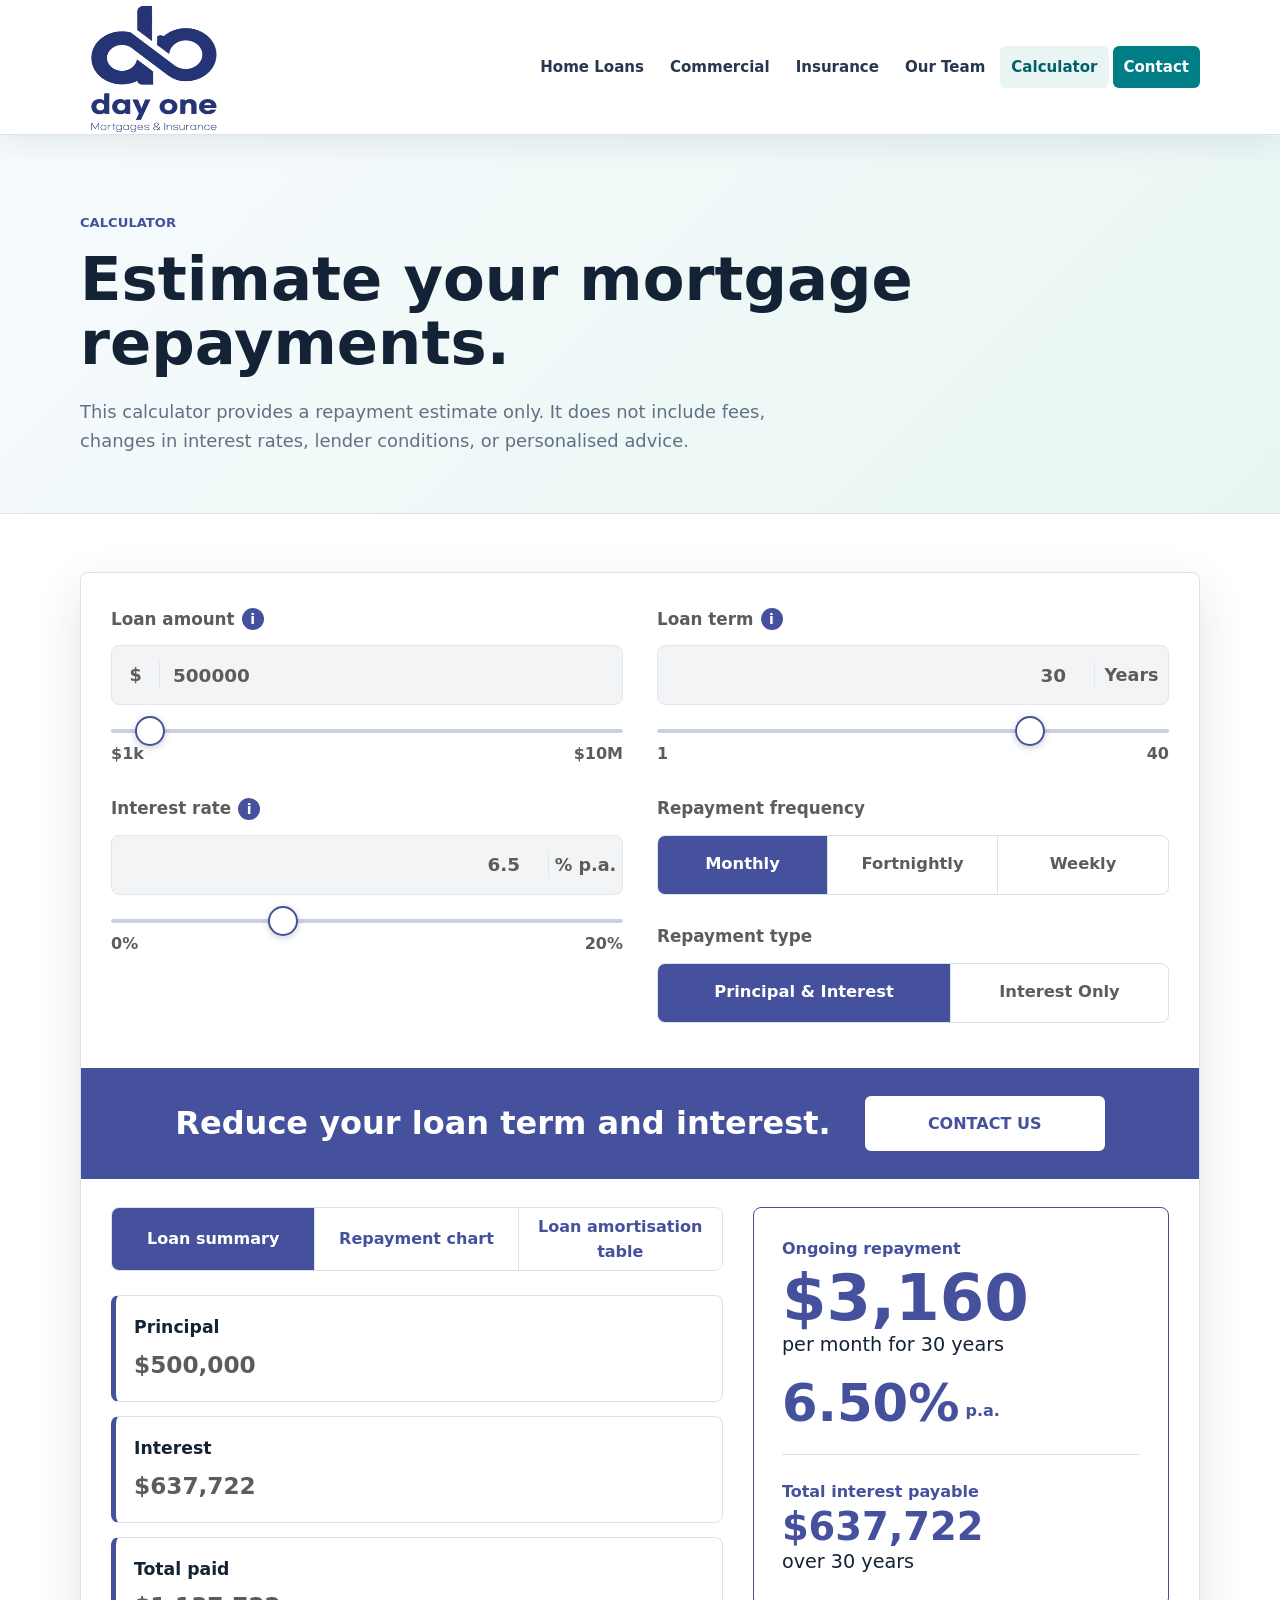
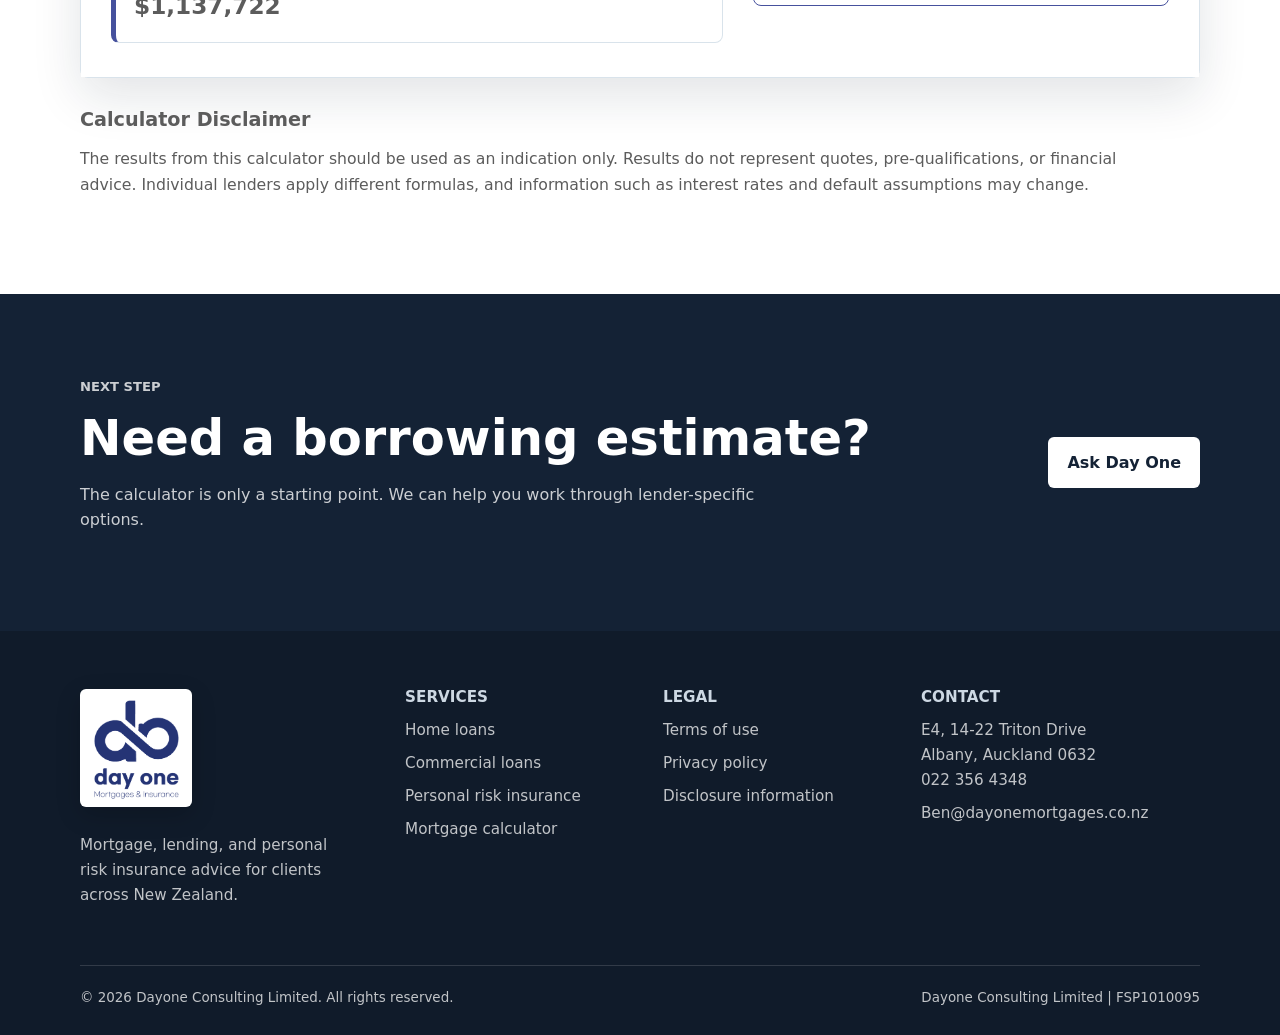
==== calculator.html @ 9247a884 "Rewrite the code" ====
<!doctype html>
<html lang="en">
<head>
    <meta charset="utf-8">
    <meta name="viewport" content="width=device-width, initial-scale=1">
    <title>Mortgage Calculator | Day One Mortgages &amp; Insurance</title>
    <meta name="description" content="Estimate weekly, fortnightly, or monthly mortgage repayments with the Day One mortgage calculator.">
    <link rel="canonical" href="https://www.dayonemortgages.co.nz/calculator.html">
    <meta property="og:title" content="Mortgage Calculator | Day One Mortgages &amp; Insurance">
    <meta property="og:description" content="Estimate mortgage repayments for guidance before speaking with an adviser.">
    <meta property="og:type" content="website">
    <meta property="og:url" content="https://www.dayonemortgages.co.nz/calculator.html">
    <meta property="og:image" content="https://www.dayonemortgages.co.nz/image/hero-advice.jpg">
    <meta name="twitter:card" content="summary_large_image">
    <link rel="icon" href="/favicon.png">
    <link rel="apple-touch-icon" href="/apple-touch-icon.png">
    <link rel="stylesheet" href="/assets/css/site.css">
</head>
<body>
    <a class="skip-link" href="#main">Skip to content</a>
    <div id="site-header"></div>

    <main id="main" class="calculator-page">
        <section class="page-hero">
            <div class="container">
                <p class="eyebrow">Calculator</p>
                <h1>Estimate your mortgage repayments.</h1>
                <p class="lead">This calculator provides a repayment estimate only. It does not include fees, changes in interest rates, lender conditions, or personalised advice.</p>
            </div>
        </section>

        <section class="section calculator-section">
            <div class="container">
                <form class="calculator-widget" data-calculator-form novalidate>
                    <div class="calculator-controls">
                        <div class="calc-control calc-control-wide">
                            <div class="calc-label-row">
                                <label for="loanAmount">Loan amount</label>
                                <button class="info-badge" type="button" aria-label="Loan amount information" data-tooltip="Enter the amount you expect to borrow, excluding deposit and any upfront costs.">i</button>
                            </div>
                            <div class="calc-input-group">
                                <span>$</span>
                                <input id="loanAmount" name="loanAmount" type="number" min="1000" max="10000000" step="any" value="500000" inputmode="decimal" required aria-describedby="loanAmountError" aria-invalid="false">
                            </div>
                            <input class="range-input" id="loanAmountRange" type="range" min="1000" max="10000000" step="1000" value="500000" data-range-for="loanAmount" aria-label="Loan amount slider">
                            <div class="range-scale"><span>$1k</span><span>$10M</span></div>
                            <p class="field-error" id="loanAmountError" data-field-error="loanAmount" hidden></p>
                        </div>

                        <div class="calc-control">
                            <div class="calc-label-row">
                                <label for="loanTerm">Loan term</label>
                                <button class="info-badge" type="button" aria-label="Loan term information" data-tooltip="Choose how many years the loan is paid over. A shorter term usually means higher repayments but less total interest.">i</button>
                            </div>
                            <div class="calc-input-group">
                                <input id="loanTerm" name="loanTerm" type="number" min="1" max="40" step="1" value="30" inputmode="numeric" required aria-describedby="loanTermError" aria-invalid="false">
                                <span>Years</span>
                            </div>
                            <input class="range-input" id="loanTermRange" type="range" min="1" max="40" step="1" value="30" data-range-for="loanTerm" aria-label="Loan term slider">
                            <div class="range-scale"><span>1</span><span>40</span></div>
                            <p class="field-error" id="loanTermError" data-field-error="loanTerm" hidden></p>
                        </div>

                        <div class="calc-control">
                            <div class="calc-label-row">
                                <label for="interestRate">Interest rate</label>
                                <button class="info-badge" type="button" aria-label="Interest rate information" data-tooltip="Use an annual interest rate. Even small rate changes can noticeably affect repayments and total interest.">i</button>
                            </div>
                            <div class="calc-input-group">
                                <input id="interestRate" name="interestRate" type="number" min="0" max="20" step="0.01" value="6.5" inputmode="decimal" required aria-describedby="interestRateError" aria-invalid="false">
                                <span>% p.a.</span>
                            </div>
                            <input class="range-input" id="interestRateRange" type="range" min="0" max="20" step="0.01" value="6.5" data-range-for="interestRate" aria-label="Interest rate slider">
                            <div class="range-scale"><span>0%</span><span>20%</span></div>
                            <p class="field-error" id="interestRateError" data-field-error="interestRate" hidden></p>
                        </div>

                        <div class="calc-control segmented-field">
                            <p class="segmented-label" id="repaymentFrequencyLabel">Repayment frequency</p>
                            <div class="segmented-control" role="radiogroup" aria-labelledby="repaymentFrequencyLabel">
                                <input id="freqMonthly" name="repaymentFrequency" type="radio" value="monthly" checked>
                                <label for="freqMonthly">Monthly</label>
                                <input id="freqFortnightly" name="repaymentFrequency" type="radio" value="fortnightly">
                                <label for="freqFortnightly">Fortnightly</label>
                                <input id="freqWeekly" name="repaymentFrequency" type="radio" value="weekly">
                                <label for="freqWeekly">Weekly</label>
                            </div>
                            <p class="field-error" id="repaymentFrequencyError" data-field-error="repaymentFrequency" hidden></p>

                            <p class="repayment-type-label" id="repaymentTypeLabel">Repayment type</p>
                            <div class="segmented-control two-option" role="radiogroup" aria-labelledby="repaymentTypeLabel">
                                <input id="typePrincipalInterest" name="repaymentType" type="radio" value="principalInterest" checked>
                                <label for="typePrincipalInterest">Principal &amp; Interest</label>
                                <input id="typeInterestOnly" name="repaymentType" type="radio" value="interestOnly">
                                <label for="typeInterestOnly">Interest Only</label>
                            </div>
                            <p class="field-error" id="repaymentTypeError" data-field-error="repaymentType" hidden></p>
                        </div>
                    </div>

                    <p class="form-status" data-calculator-status aria-live="polite"></p>

                    <div class="calculator-reduction">
                        <p>Reduce your loan term and interest.</p>
                        <a class="button secondary" href="/contact.html">Contact us</a>
                    </div>

                    <div class="calculator-output" data-calculator-result aria-live="polite">
                        <div class="calc-output-grid">
                            <div class="calc-main">
                                <div class="calc-tabs" role="tablist" aria-label="Calculator result views">
                                    <button class="calc-tab is-active" id="tab-summary" type="button" role="tab" aria-selected="true" aria-controls="panel-summary" data-calc-tab="summary">Loan summary</button>
                                    <button class="calc-tab" id="tab-chart" type="button" role="tab" aria-selected="false" aria-controls="panel-chart" data-calc-tab="chart">Repayment chart</button>
                                    <button class="calc-tab" id="tab-table" type="button" role="tab" aria-selected="false" aria-controls="panel-table" data-calc-tab="table">Loan amortisation table</button>
                                </div>

                                <section class="calc-panel is-active" id="panel-summary" role="tabpanel" aria-labelledby="tab-summary" data-calc-panel="summary">
                                    <div class="calc-breakdown">
                                        <span><b>Principal</b><output data-output-principal>$500,000</output></span>
                                        <span><b>Interest</b><output data-total-interest>$637,722</output></span>
                                        <span><b>Total paid</b><output data-total-paid>$1,137,722</output></span>
                                    </div>
                                </section>

                                <section class="calc-panel" id="panel-chart" role="tabpanel" aria-labelledby="tab-chart" data-calc-panel="chart" hidden>
                                    <div class="repayment-chart" data-repayment-chart></div>
                                    <div class="chart-legend">
                                        <span><i class="legend-principal"></i>Principal</span>
                                        <span><i class="legend-interest"></i>Interest</span>
                                    </div>
                                </section>

                                <section class="calc-panel" id="panel-table" role="tabpanel" aria-labelledby="tab-table" data-calc-panel="table" hidden>
                                    <div class="table-wrap">
                                        <table class="amortisation-table">
                                            <thead>
                                                <tr>
                                                    <th>Period</th>
                                                    <th>Payment</th>
                                                    <th>Interest</th>
                                                    <th>Balance</th>
                                                </tr>
                                            </thead>
                                            <tbody data-amortisation-table></tbody>
                                        </table>
                                    </div>
                                </section>
                            </div>

                            <aside class="calc-side" aria-label="Loan summary">
                                <div class="calc-result-card">
                                    <p>Ongoing repayment</p>
                                    <strong data-repayment-amount>$3,160</strong>
                                    <span data-repayment-caption>per month for 30 years</span>
                                    <div class="calc-rate"><output data-output-rate>6.50%</output><small>p.a.</small></div>
                                    <hr>
                                    <p>Total interest payable</p>
                                    <strong class="sub-result" data-total-interest-large>$637,722</strong>
                                    <span data-total-interest-caption>over 30 years</span>
                                </div>
                            </aside>
                        </div>
                    </div>
                </form>

                <div class="calculator-disclaimer">
                    <h2>Calculator Disclaimer</h2>
                    <p>The results from this calculator should be used as an indication only. Results do not represent quotes, pre-qualifications, or financial advice. Individual lenders apply different formulas, and information such as interest rates and default assumptions may change.</p>
                </div>
            </div>
        </section>

        <section class="section cta-band">
            <div class="container">
                <div>
                    <p class="eyebrow">Next step</p>
                    <h2>Need a borrowing estimate?</h2>
                    <p>The calculator is only a starting point. We can help you work through lender-specific options.</p>
                </div>
                <a class="button secondary" href="/contact.html">Ask Day One</a>
            </div>
        </section>
    </main>

    <div id="site-footer"></div>
    <script src="/assets/js/site.js" defer></script>
    <script src="/assets/js/calculator.js" defer></script>
</body>
</html>
---- assets/css/site.css ----
:root {
    --logo-blue: #46519d;
    --header-offset: 136px;
    --ink: #142235;
    --ink-soft: #26384f;
    --muted: #617084;
    --line: #d9e3eb;
    --paper: #ffffff;
    --cloud: #f4f8fb;
    --mist: #e9f5f3;
    --teal: #007d85;
    --teal-dark: #00616a;
    --coral: #b85b4a;
    --focus: #8fa2dc;
    --shadow: 0 18px 50px rgba(20, 34, 53, 0.12);
    --max-width: 1120px;
}

* {
    box-sizing: border-box;
}

html {
    scroll-behavior: smooth;
    scroll-padding-top: var(--header-offset);
    overflow-x: hidden;
    overflow-x: clip;
}

body {
    margin: 0;
    padding-top: var(--header-offset);
    overflow-x: hidden;
    overflow-x: clip;
    background: var(--cloud);
    color: var(--ink);
    font-family: Inter, ui-sans-serif, system-ui, -apple-system, BlinkMacSystemFont, "Segoe UI", sans-serif;
    font-size: 16px;
    line-height: 1.6;
    text-rendering: optimizeLegibility;
}

body.menu-open {
    overflow: hidden;
}

img {
    display: block;
    max-width: 100%;
}

a {
    color: inherit;
}

button,
input,
select,
textarea {
    font: inherit;
}

:focus-visible {
    outline: 3px solid var(--focus);
    outline-offset: 3px;
}

.sr-only {
    position: absolute;
    width: 1px;
    height: 1px;
    padding: 0;
    margin: -1px;
    overflow: hidden;
    clip: rect(0, 0, 0, 0);
    white-space: nowrap;
    border: 0;
}

.skip-link {
    position: absolute;
    top: 12px;
    left: 12px;
    z-index: 1000;
    transform: translateY(-140%);
    background: var(--paper);
    color: var(--ink);
    padding: 10px 14px;
    border: 2px solid var(--ink);
    border-radius: 6px;
    transition: transform 0.2s ease;
}

.skip-link:focus {
    transform: translateY(0);
}

.container {
    width: min(100% - 40px, var(--max-width));
    margin-inline: auto;
}

.site-header {
    position: fixed;
    top: 0;
    left: 0;
    right: 0;
    z-index: 100;
    width: 100%;
    background: rgba(255, 255, 255, 0.94);
    border-bottom: 1px solid rgba(217, 227, 235, 0.9);
    box-shadow: 0 10px 28px rgba(20, 34, 53, 0.08);
    backdrop-filter: blur(14px);
}

.nav-inner {
    width: min(100% - 40px, var(--max-width));
    min-height: 106px;
    margin-inline: auto;
    display: flex;
    align-items: center;
    justify-content: space-between;
    gap: 24px;
}

.brand,
.footer-logo {
    display: inline-flex;
    align-items: center;
    text-decoration: none;
}

.brand img {
    width: 126px;
    height: auto;
    object-fit: contain;
    transform: scaleX(1.16);
    transform-origin: left center;
}

.footer-logo img {
    object-fit: contain;
}

.primary-nav {
    display: flex;
    align-items: center;
    gap: 4px;
    list-style: none;
    margin: 0;
    padding: 0;
}

.primary-nav a,
.mobile-nav a {
    color: var(--ink-soft);
    text-decoration: none;
    font-weight: 700;
}

.primary-nav a {
    display: inline-flex;
    align-items: center;
    min-height: 42px;
    padding: 8px 11px;
    border-radius: 6px;
    font-size: 0.94rem;
}

.primary-nav a:hover,
.primary-nav a[aria-current="page"] {
    color: var(--teal-dark);
    background: var(--mist);
}

.primary-nav .nav-cta,
.mobile-nav .mobile-cta {
    background: var(--teal);
    color: white;
}

.primary-nav .nav-cta:hover,
.primary-nav .nav-cta[aria-current="page"],
.mobile-nav .mobile-cta:hover,
.mobile-nav .mobile-cta[aria-current="page"] {
    background: var(--teal-dark);
    color: white;
}

.menu-toggle {
    display: none;
    width: 44px;
    height: 44px;
    align-items: center;
    justify-content: center;
    flex-direction: column;
    gap: 5px;
    border: 1px solid var(--line);
    border-radius: 6px;
    background: white;
    color: var(--ink);
    cursor: pointer;
}

.menu-toggle span:not(.sr-only) {
    width: 20px;
    height: 2px;
    background: currentColor;
    border-radius: 999px;
}

.mobile-nav {
    display: none;
    width: min(100% - 40px, var(--max-width));
    margin: 0 auto 16px;
    padding: 8px;
    background: white;
    border: 1px solid var(--line);
    border-radius: 8px;
    box-shadow: var(--shadow);
}

.mobile-nav a {
    display: block;
    padding: 12px 14px;
    border-radius: 6px;
}

.mobile-nav a:hover,
.mobile-nav a[aria-current="page"] {
    background: var(--mist);
    color: var(--teal-dark);
}

.hero {
    position: relative;
    min-height: min(720px, 78vh);
    display: flex;
    align-items: center;
    color: white;
    background:
        linear-gradient(90deg, rgba(20, 34, 53, 0.88) 0%, rgba(20, 34, 53, 0.74) 42%, rgba(20, 34, 53, 0.18) 100%),
        url("/image/hero-advice.jpg") center right / cover no-repeat;
}

.hero-content {
    max-width: var(--max-width);
    padding: 86px 0 72px;
}

.hero h1 {
    max-width: 790px;
}

.eyebrow {
    margin: 0 0 14px;
    color: var(--logo-blue);
    font-size: 0.82rem;
    font-weight: 800;
    letter-spacing: 0;
    text-transform: uppercase;
}

.hero .eyebrow {
    color: white;
}

h1,
h2,
h3,
p {
    margin-top: 0;
}

h1 {
    margin-bottom: 22px;
    font-size: clamp(2.6rem, 7vw, 4.7rem);
    line-height: 1.02;
    letter-spacing: 0;
}

h2 {
    margin-bottom: 16px;
    font-size: clamp(2rem, 4vw, 3.1rem);
    line-height: 1.1;
    letter-spacing: 0;
}

h3 {
    margin-bottom: 10px;
    font-size: 1.22rem;
    line-height: 1.25;
    letter-spacing: 0;
}

.lead {
    max-width: 760px;
    color: var(--muted);
    font-size: 1.12rem;
}

.hero .lead {
    color: rgba(255, 255, 255, 0.9);
    font-size: clamp(1.05rem, 2vw, 1.26rem);
}

.hero-actions,
.action-row {
    display: flex;
    flex-wrap: wrap;
    align-items: center;
    gap: 14px;
    margin-top: 30px;
}

.button {
    display: inline-flex;
    align-items: center;
    justify-content: center;
    min-height: 48px;
    padding: 12px 18px;
    border: 1px solid transparent;
    border-radius: 6px;
    background: var(--teal);
    color: white;
    font-weight: 800;
    text-decoration: none;
    cursor: pointer;
    transition: transform 0.18s ease, background 0.18s ease, border-color 0.18s ease;
}

.button:hover {
    transform: translateY(-1px);
    background: var(--teal-dark);
}

.button.secondary {
    background: white;
    color: var(--ink);
    border-color: rgba(255, 255, 255, 0.6);
}

.button.secondary:hover {
    background: var(--mist);
}

.button.outline {
    background: transparent;
    color: var(--teal-dark);
    border-color: var(--teal);
}

.button.outline:hover {
    background: var(--mist);
}

.section {
    padding: 82px 0;
    background: var(--paper);
}

.section.alt {
    background: var(--cloud);
}

.section.tight {
    padding: 56px 0;
}

.section-head {
    display: flex;
    align-items: end;
    justify-content: space-between;
    gap: 28px;
    margin-bottom: 34px;
}

.section-head > div {
    max-width: 760px;
}

.trust-strip {
    background: white;
    border-bottom: 1px solid var(--line);
}

.trust-grid {
    display: grid;
    grid-template-columns: repeat(3, minmax(0, 1fr));
    gap: 1px;
    background: var(--line);
}

.trust-item {
    min-height: 110px;
    padding: 24px;
    background: white;
}

.trust-item strong {
    display: block;
    margin-bottom: 4px;
    color: var(--ink);
    font-size: 1.4rem;
    line-height: 1.1;
}

.trust-item span {
    color: var(--muted);
}

.grid {
    display: grid;
    gap: 22px;
}

.grid.three {
    grid-template-columns: repeat(3, minmax(0, 1fr));
}

.grid.two {
    grid-template-columns: repeat(2, minmax(0, 1fr));
}

.team-grid {
    display: grid;
    grid-template-columns: repeat(auto-fit, minmax(min(100%, 320px), 520px));
    gap: 22px;
}

.card {
    min-width: 0;
    background: white;
    border: 1px solid var(--line);
    border-radius: 8px;
    padding: 26px;
    box-shadow: 0 8px 28px rgba(20, 34, 53, 0.06);
}

.card h2 {
    font-size: 1.35rem;
    line-height: 1.2;
}

.card h4 {
    margin: 24px 0 8px;
    font-size: 1rem;
}

.person-card {
    min-height: 100%;
}

.service-card {
    display: flex;
    min-height: 100%;
    flex-direction: column;
}

.service-card .card-link {
    margin-top: auto;
}

.icon-block {
    display: inline-grid;
    place-items: center;
    width: 46px;
    height: 46px;
    margin-bottom: 18px;
    border-radius: 8px;
    background: var(--mist);
    color: var(--teal-dark);
    font-weight: 900;
}

.card-link {
    display: inline-flex;
    margin-top: 12px;
    color: var(--teal-dark);
    font-weight: 800;
    text-decoration: none;
}

.card-link:hover {
    text-decoration: underline;
}

.split {
    display: grid;
    grid-template-columns: minmax(0, 0.95fr) minmax(0, 1.05fr);
    gap: 46px;
    align-items: center;
}

.visual-panel {
    overflow: hidden;
    min-height: 420px;
    border-radius: 8px;
    background: var(--ink);
    box-shadow: var(--shadow);
}

.visual-panel img {
    width: 100%;
    height: 100%;
    min-height: 420px;
    object-fit: cover;
}

.check-list,
.plain-list {
    margin: 0;
    padding: 0;
    list-style: none;
}

.check-list li {
    position: relative;
    padding-left: 30px;
    margin-bottom: 13px;
    color: var(--ink-soft);
}

.check-list li::before {
    content: "";
    position: absolute;
    left: 0;
    top: 0.55em;
    width: 14px;
    height: 8px;
    border-left: 3px solid var(--teal);
    border-bottom: 3px solid var(--teal);
    transform: rotate(-45deg);
}

.plain-list li {
    padding: 9px 0;
    border-bottom: 1px solid var(--line);
}

.page-hero {
    background: linear-gradient(135deg, #f7fbfd 0%, #e8f6f3 100%);
    border-bottom: 1px solid var(--line);
    padding: 76px 0 58px;
}

.page-hero h1 {
    max-width: 980px;
    font-size: clamp(2.3rem, 5vw, 3.8rem);
    line-height: 1.06;
}

.page-hero .lead {
    margin-bottom: 0;
}

.pill-row {
    display: flex;
    flex-wrap: wrap;
    gap: 10px;
    margin-top: 26px;
}

.pill {
    display: inline-flex;
    align-items: center;
    min-height: 34px;
    padding: 6px 12px;
    border: 1px solid var(--line);
    border-radius: 999px;
    background: white;
    color: var(--ink-soft);
    font-weight: 700;
    font-size: 0.9rem;
}

.lender-grid {
    display: grid;
    grid-template-columns: repeat(4, minmax(0, 1fr));
    gap: 10px;
}

.lender-grid span {
    display: grid;
    min-height: 48px;
    place-items: center;
    padding: 8px 10px;
    border: 1px solid var(--line);
    border-radius: 6px;
    background: white;
    color: var(--ink-soft);
    font-weight: 800;
    text-align: center;
}

.testimonial-shell {
    position: relative;
    overflow: hidden;
    border: 1px solid var(--line);
    border-radius: 8px;
    background: white;
    box-shadow: var(--shadow);
}

.testimonial-track {
    display: flex;
    transition: transform 0.35s ease;
}

.testimonial-card {
    flex: 0 0 100%;
    padding: 34px;
}

.testimonial-card p {
    color: var(--ink-soft);
    font-size: 1.15rem;
}

.testimonial-card footer {
    color: var(--muted);
    font-weight: 800;
}

.slider-controls {
    display: flex;
    align-items: center;
    justify-content: space-between;
    gap: 14px;
    padding: 0 24px 24px;
}

.slider-button {
    display: inline-grid;
    width: 42px;
    height: 42px;
    place-items: center;
    border: 1px solid var(--line);
    border-radius: 6px;
    background: white;
    color: var(--ink);
    cursor: pointer;
}

.slider-button:hover {
    background: var(--mist);
}

.slider-dots {
    display: flex;
    gap: 8px;
}

.slider-dot {
    width: 9px;
    height: 9px;
    border: 0;
    border-radius: 999px;
    background: #b9c7d4;
    cursor: pointer;
}

.slider-dot[aria-current="true"] {
    background: var(--teal);
}

.cta-band {
    background: var(--ink);
    color: white;
}

.cta-band .container {
    display: flex;
    align-items: center;
    justify-content: space-between;
    gap: 28px;
}

.cta-band p {
    max-width: 680px;
    color: rgba(255, 255, 255, 0.78);
}

.form-grid {
    display: grid;
    grid-template-columns: repeat(2, minmax(0, 1fr));
    gap: 16px;
}

.field.full {
    grid-column: 1 / -1;
}

.field-error {
    margin: 7px 0 0;
    color: #9f2a1d;
    font-size: 0.9rem;
    font-weight: 800;
    line-height: 1.35;
}

label {
    display: block;
    margin-bottom: 6px;
    color: var(--ink-soft);
    font-weight: 800;
}

input,
select,
textarea {
    width: 100%;
    border: 1px solid #cbd7e2;
    border-radius: 6px;
    background: white;
    color: var(--ink);
    padding: 12px 13px;
}

input[aria-invalid="true"],
select[aria-invalid="true"],
textarea[aria-invalid="true"] {
    border-color: var(--coral);
    box-shadow: 0 0 0 3px rgba(184, 91, 74, 0.16);
}

textarea {
    min-height: 140px;
    resize: vertical;
}

.helper-text,
.form-status {
    color: var(--muted);
    font-size: 0.92rem;
}

.form-status {
    margin-top: 14px;
    padding: 0;
    border: 0;
    border-radius: 6px;
    font-weight: 800;
}

.form-status:not(:empty) {
    padding: 12px 14px;
    border: 1px solid var(--line);
    background: var(--cloud);
    color: var(--ink-soft);
}

.form-status[data-state="success"] {
    border-color: rgba(0, 125, 133, 0.38);
    background: var(--mist);
    color: var(--teal-dark);
}

.form-status[data-state="error"] {
    border-color: rgba(184, 91, 74, 0.42);
    background: #fff1ef;
    color: #8a251b;
}

.form-status[data-state="pending"] {
    border-color: rgba(70, 81, 157, 0.3);
    background: #f5f7ff;
    color: var(--logo-blue);
}

.honeypot {
    position: absolute;
    left: -100vw;
    width: 1px;
    height: 1px;
    overflow: hidden;
}

.calculator {
    align-items: start;
}

.calculator-section {
    padding-top: 58px;
}

.calculator-widget {
    overflow: visible;
    border: 1px solid var(--line);
    border-radius: 8px;
    background: white;
    box-shadow: var(--shadow);
}

.calculator-controls {
    display: grid;
    grid-template-columns: repeat(2, minmax(0, 1fr));
    gap: 26px 34px;
    padding: 30px;
}

.calc-control {
    min-width: 0;
    border: 0;
    padding: 0;
    margin: 0;
}

.calc-control-wide {
    grid-column: auto;
}

.calc-label-row,
.segmented-label,
.repayment-type-label {
    display: flex;
    align-items: center;
    gap: 7px;
    min-height: 32px;
    margin: 0 0 10px;
    color: #5c5c5c;
    font-size: 1.05rem;
    font-weight: 900;
}

.calc-label-row label {
    margin: 0;
    color: inherit;
    font: inherit;
}

.info-badge {
    position: relative;
    display: inline-grid;
    width: 22px;
    height: 22px;
    flex: 0 0 auto;
    place-items: center;
    padding: 0;
    border: 0;
    border-radius: 999px;
    background: var(--logo-blue);
    color: white;
    font-size: 0.88rem;
    font-weight: 900;
    line-height: 1;
    cursor: help;
}

.info-badge::before,
.info-badge::after {
    position: absolute;
    left: 50%;
    z-index: 20;
    opacity: 0;
    pointer-events: none;
    transform: translate(-50%, -6px);
    transition: opacity 0.16s ease, transform 0.16s ease;
}

.info-badge::before {
    content: "";
    top: calc(100% + 6px);
    border: 7px solid transparent;
    border-bottom-color: var(--ink);
}

.info-badge::after {
    content: attr(data-tooltip);
    top: calc(100% + 18px);
    width: min(280px, calc(100vw - 48px));
    padding: 10px 12px;
    border-radius: 6px;
    background: var(--ink);
    color: white;
    box-shadow: 0 12px 28px rgba(20, 34, 53, 0.2);
    font-size: 0.82rem;
    font-weight: 700;
    line-height: 1.35;
    text-align: left;
    white-space: normal;
}

.info-badge:hover::before,
.info-badge:hover::after,
.info-badge:focus-visible::before,
.info-badge:focus-visible::after {
    opacity: 1;
    transform: translate(-50%, 0);
}

.calc-input-group {
    display: flex;
    align-items: center;
    min-height: 58px;
    overflow: hidden;
    border: 1px solid #e1e8ee;
    border-radius: 8px;
    background: #f3f4f5;
}

.calc-input-group span {
    display: grid;
    height: 100%;
    min-width: 48px;
    place-items: center;
    color: #5c5c5c;
    border-right: 1px solid #e1e8ee;
    font-size: 1.1rem;
    font-weight: 800;
}

.calc-input-group span:last-child {
    min-width: 74px;
    border-right: 0;
    border-left: 1px solid #e1e8ee;
}

.calc-input-group input {
    flex: 1 1 auto;
    min-width: 0;
    height: 58px;
    border: 0;
    border-radius: 0;
    background: transparent;
    color: #5c5c5c;
    font-size: 1.15rem;
    font-weight: 900;
    text-align: right;
}

.calc-control-wide .calc-input-group input {
    text-align: left;
}

.range-input {
    width: 100%;
    margin: 24px 0 8px;
    padding: 0;
    border: 0;
    accent-color: var(--logo-blue);
    appearance: none;
    background: transparent;
}

.range-input::-webkit-slider-runnable-track {
    height: 4px;
    border-radius: 999px;
    background: #c9d1e3;
}

.range-input::-webkit-slider-thumb {
    width: 30px;
    height: 30px;
    margin-top: -13px;
    border: 2px solid var(--logo-blue);
    border-radius: 999px;
    background: white;
    box-shadow: 0 2px 7px rgba(20, 34, 53, 0.22);
    appearance: none;
}

.range-input::-moz-range-track {
    height: 4px;
    border-radius: 999px;
    background: #bac4cf;
}

.range-input::-moz-range-progress {
    height: 4px;
    border-radius: 999px;
    background: var(--logo-blue);
}

.range-input::-moz-range-thumb {
    width: 28px;
    height: 28px;
    border: 2px solid var(--logo-blue);
    border-radius: 999px;
    background: white;
    box-shadow: 0 2px 7px rgba(20, 34, 53, 0.22);
}

.range-scale {
    display: flex;
    justify-content: space-between;
    color: #5c5c5c;
    font-weight: 800;
}

.segmented-field {
    align-self: start;
    grid-row: span 2;
}

.segmented-control {
    position: relative;
    display: grid;
    grid-template-columns: repeat(3, minmax(0, 1fr));
    overflow: hidden;
    min-height: 58px;
    border: 1px solid var(--line);
    border-radius: 8px;
    background: white;
}

.segmented-control.two-option {
    grid-template-columns: 1.35fr 1fr;
}

.segmented-control input {
    position: absolute;
    width: 1px;
    height: 1px;
    margin: 0;
    padding: 0;
    border: 0;
    opacity: 0;
    pointer-events: none;
}

.segmented-control label {
    display: grid;
    min-height: 58px;
    place-items: center;
    margin: 0;
    padding: 10px 12px;
    border-right: 1px solid var(--line);
    color: #5c5c5c;
    font-size: 1.02rem;
    font-weight: 800;
    line-height: 1.15;
    text-align: center;
    cursor: pointer;
}

.segmented-control label:last-child {
    border-right: 0;
}

.segmented-control input:checked + label {
    background: var(--logo-blue);
    color: white;
}

.segmented-control input:focus-visible + label {
    outline: 3px solid var(--focus);
    outline-offset: -3px;
}

.repayment-type-label {
    margin-top: 26px;
}

.calculator-reduction {
    display: flex;
    align-items: center;
    justify-content: center;
    gap: 34px;
    padding: 28px;
    background: var(--logo-blue);
    color: white;
}

.calculator-reduction p {
    margin: 0;
    font-size: clamp(1.3rem, 3vw, 2rem);
    font-weight: 900;
    line-height: 1.2;
}

.calculator-reduction .button {
    min-width: 240px;
    border: 3px solid white;
    background: white;
    color: var(--logo-blue);
    text-transform: uppercase;
    letter-spacing: 0;
}

.calculator-output {
    padding: 28px 30px 34px;
    background: white;
}

.calc-output-grid {
    display: grid;
    grid-template-columns: minmax(0, 1.25fr) minmax(320px, 0.85fr);
    gap: 30px;
    align-items: start;
}

.calc-main,
.calc-side {
    min-width: 0;
}

.calc-tabs {
    display: grid;
    grid-template-columns: repeat(3, minmax(0, 1fr));
    overflow: hidden;
    border: 1px solid var(--line);
    border-radius: 8px;
    background: white;
}

.calc-tab {
    min-height: 62px;
    border: 0;
    border-right: 1px solid var(--line);
    background: white;
    color: var(--logo-blue);
    font-weight: 800;
    cursor: pointer;
}

.calc-tab:last-child {
    border-right: 0;
}

.calc-tab.is-active {
    background: var(--logo-blue);
    color: white;
}

.calc-panel {
    display: none;
    grid-template-columns: 1fr;
    margin-top: 24px;
}

.calc-panel.is-active {
    display: grid;
}

.calc-breakdown {
    display: grid;
    gap: 14px;
}

.calc-breakdown span {
    display: block;
    min-height: 96px;
    padding: 18px;
    border: 1px solid var(--line);
    border-left: 5px solid var(--logo-blue);
    border-radius: 8px;
    background: rgba(255, 255, 255, 0.72);
    color: #5c5c5c;
}

.calc-breakdown b,
.calc-breakdown output {
    display: block;
}

.calc-breakdown b {
    color: var(--ink);
    font-size: 1.08rem;
}

.calc-breakdown output {
    margin-top: 4px;
    font-size: 1.45rem;
    font-weight: 900;
}

.calc-result-card {
    padding: 28px;
    border: 1px solid var(--logo-blue);
    border-radius: 8px;
    background: white;
    color: var(--ink);
}

.calc-result-card p {
    margin-bottom: 4px;
    color: var(--logo-blue);
    font-weight: 900;
}

.calc-result-card strong {
    display: block;
    color: var(--logo-blue);
    font-size: clamp(2.5rem, 6vw, 4rem);
    line-height: 1;
}

.calc-result-card span {
    display: block;
    font-size: 1.2rem;
}

.calc-rate {
    display: flex;
    align-items: end;
    gap: 6px;
    margin-top: 18px;
    color: var(--logo-blue);
    font-weight: 900;
}

.calc-rate output {
    font-size: clamp(2rem, 5vw, 3.2rem);
    line-height: 1;
}

.calc-rate small {
    margin-bottom: 6px;
    font-size: 1rem;
}

.calc-result-card hr {
    border: 0;
    border-top: 1px solid var(--line);
    margin: 24px 0;
}

.calc-result-card .sub-result {
    font-size: clamp(1.8rem, 4vw, 2.4rem);
}

.calc-contact-card {
    margin-top: 22px;
    padding: 38px 28px;
    border-radius: 8px;
    background: var(--logo-blue);
}

.calc-contact-card .button {
    width: min(100%, 320px);
    margin-inline: auto;
    background: white;
    color: var(--logo-blue);
    text-transform: uppercase;
    letter-spacing: 0;
}

.calc-contact-card .button:hover {
    background: #eef1fb;
}

.repayment-chart {
    grid-column: 1 / -1;
    overflow-x: auto;
    padding: 18px;
    border: 1px solid var(--line);
    border-radius: 8px;
    background: white;
}

.repayment-area-chart {
    display: block;
    width: 100%;
    min-width: 700px;
    height: auto;
}

.chart-grid line {
    stroke: #d7e5e9;
    stroke-width: 1;
}

.chart-grid text,
.chart-axis text {
    fill: #5c5c5c;
    font-size: 15px;
    font-weight: 700;
}

.chart-axis line {
    stroke: #b9cbe5;
    stroke-width: 1;
}

.chart-axis-label {
    fill: #5c5c5c;
    font-size: 14px;
    font-weight: 800;
}

.chart-area-principal {
    fill: rgba(70, 81, 157, 0.18);
}

.chart-area-interest {
    fill: rgba(70, 81, 157, 0.42);
}

.chart-line-principal {
    fill: none;
    stroke: var(--logo-blue);
    stroke-width: 5;
    stroke-linecap: round;
    stroke-linejoin: round;
}

.chart-line-interest {
    fill: none;
    stroke: var(--logo-blue);
    stroke-width: 5;
    stroke-linecap: round;
    stroke-linejoin: round;
}

.chart-points circle {
    fill: var(--logo-blue);
}

.chart-legend {
    grid-column: 1 / -1;
    display: flex;
    justify-content: center;
    gap: 24px;
    color: #5c5c5c;
    font-weight: 800;
}

.chart-legend span {
    display: inline-flex;
    align-items: center;
    gap: 8px;
}

.chart-legend i {
    display: inline-block;
    width: 14px;
    height: 14px;
    border-radius: 3px;
}

.legend-principal {
    background: rgba(70, 81, 157, 0.32);
}

.legend-interest {
    background: var(--logo-blue);
}

.table-wrap {
    grid-column: 1 / -1;
    overflow-x: auto;
    max-height: 620px;
    overflow-y: auto;
    border: 1px solid var(--line);
    border-radius: 8px;
    background: white;
}

.amortisation-table {
    width: 100%;
    min-width: 620px;
    border-collapse: collapse;
}

.amortisation-table th,
.amortisation-table td {
    padding: 13px 14px;
    border-bottom: 1px solid #d7e4e8;
    text-align: right;
}

.amortisation-table th:first-child,
.amortisation-table td:first-child {
    text-align: left;
}

.amortisation-table th {
    position: sticky;
    top: 0;
    z-index: 1;
    background: #f8fcfd;
    color: var(--ink);
    font-weight: 900;
}

.calculator-disclaimer {
    padding: 30px 0 0;
    color: #5c5c5c;
}

.calculator-disclaimer h2 {
    margin-bottom: 14px;
    font-size: 1.2rem;
    line-height: 1.25;
}

.calculator-disclaimer p {
    max-width: 1040px;
    font-size: 0.98rem;
}

.calculator-result {
    margin-top: 22px;
    padding: 22px;
    border-radius: 8px;
    background: white;
    border: 1px solid var(--logo-blue);
}

.calculator-result strong {
    display: block;
    color: var(--logo-blue);
    font-size: clamp(2rem, 5vw, 3.2rem);
    line-height: 1.1;
}

.calculator-summary {
    display: grid;
    grid-template-columns: repeat(3, minmax(0, 1fr));
    gap: 12px;
    margin-top: 18px;
}

.calculator-summary span {
    display: block;
    padding: 12px;
    border-radius: 6px;
    background: white;
    border: 1px solid var(--line);
}

.legal-content {
    max-width: 900px;
}

.legal-content h2 {
    margin-top: 42px;
    font-size: 1.65rem;
}

.legal-content h3 {
    margin-top: 30px;
}

.legal-content ul,
.legal-content ol {
    padding-left: 1.4rem;
}

.legal-content li {
    margin-bottom: 7px;
}

.source-note {
    margin-top: 38px;
    padding: 16px;
    border-left: 4px solid var(--logo-blue);
    background: #f5f7ff;
    color: var(--ink-soft);
}

.site-footer {
    padding: 58px 0 26px;
    background: #101b2a;
    color: white;
}

.footer-grid {
    display: grid;
    grid-template-columns: 1.08fr 0.82fr 0.82fr 1.08fr;
    gap: 46px;
    align-items: start;
}

.footer-logo img {
    width: 112px;
    height: auto;
    padding: 7px;
    border-radius: 6px;
    background: white;
    box-shadow: 0 8px 24px rgba(0, 0, 0, 0.18);
}

.site-footer h2 {
    margin-bottom: 12px;
    font-size: 0.95rem;
    text-transform: uppercase;
    color: #cdd8e3;
}

.site-footer p,
.site-footer address,
.site-footer a,
.site-footer li {
    color: rgba(255, 255, 255, 0.74);
    font-size: 0.95rem;
    line-height: 1.65;
}

.footer-brand p {
    max-width: 300px;
    margin-top: 18px;
}

.site-footer address {
    font-style: normal;
}

.site-footer ul {
    list-style: none;
    padding: 0;
    margin: 0;
}

.site-footer li {
    margin-bottom: 8px;
}

.site-footer a {
    text-decoration: none;
}

.site-footer a:hover {
    color: white;
    text-decoration: underline;
}

.footer-bottom {
    display: grid;
    grid-template-columns: minmax(0, 0.85fr) minmax(0, 1.15fr);
    gap: 20px;
    margin-top: 42px;
    padding-top: 22px;
    border-top: 1px solid rgba(255, 255, 255, 0.14);
}

.footer-bottom p {
    margin: 0;
    font-size: 0.84rem;
    line-height: 1.55;
}

.footer-compliance {
    text-align: right;
}

.fade-in-section {
    opacity: 0;
    transform: translateY(18px);
    transition: opacity 0.55s ease, transform 0.55s ease;
}

.fade-in-section.is-visible {
    opacity: 1;
    transform: translateY(0);
}

@media (prefers-reduced-motion: reduce) {
    html {
        scroll-behavior: auto;
    }

    *,
    *::before,
    *::after {
        transition-duration: 0.01ms !important;
        animation-duration: 0.01ms !important;
        animation-iteration-count: 1 !important;
    }

    .fade-in-section {
        opacity: 1;
        transform: none;
    }
}

@media (max-width: 940px) {
    .primary-nav {
        display: none;
    }

    .menu-toggle {
        display: inline-flex;
    }

    .mobile-nav.is-open {
        display: block;
    }

    .grid.three,
    .lender-grid,
    .footer-grid {
        grid-template-columns: repeat(2, minmax(0, 1fr));
    }

    .split,
    .calculator {
        grid-template-columns: 1fr;
    }

    .calc-control-wide,
    .segmented-field {
        grid-column: 1 / -1;
    }

    .calc-panel {
        grid-template-columns: 1fr;
    }

    .calc-output-grid {
        grid-template-columns: 1fr;
    }

    .visual-panel,
    .visual-panel img {
        min-height: 300px;
    }
}

@media (max-width: 720px) {
    :root {
        --header-offset: 100px;
    }

    .container,
    .nav-inner,
    .mobile-nav {
        width: min(100% - 28px, var(--max-width));
    }

    .nav-inner {
        min-height: 84px;
    }

    .brand img {
        width: 92px;
        transform: scaleX(1.12);
    }

    .hero {
        min-height: auto;
        background:
            linear-gradient(180deg, rgba(20, 34, 53, 0.9) 0%, rgba(20, 34, 53, 0.76) 55%, rgba(20, 34, 53, 0.4) 100%),
            url("/image/hero-advice.jpg") center / cover no-repeat;
    }

    .hero-content {
        padding: 68px 0 58px;
    }

    .section,
    .page-hero {
        padding: 58px 0;
    }

    .section-head,
    .cta-band .container,
    .footer-bottom {
        display: block;
    }

    .trust-grid,
    .grid.three,
    .grid.two,
    .lender-grid,
    .form-grid,
    .calculator-summary,
    .footer-grid {
        grid-template-columns: 1fr;
    }

    .calculator-section {
        padding-top: 34px;
    }

    .calculator-controls {
        grid-template-columns: repeat(2, minmax(0, 1fr));
        gap: 18px 14px;
        padding: 16px;
    }

    .calculator-output {
        padding: 18px 16px 22px;
    }

    .calc-label-row,
    .segmented-label,
    .repayment-type-label {
        min-height: 26px;
        margin-bottom: 8px;
        font-size: 0.95rem;
    }

    .info-badge {
        width: 19px;
        height: 19px;
        font-size: 0.78rem;
    }

    .info-badge::after {
        left: -12px;
        right: auto;
        width: min(240px, calc(100vw - 40px));
        font-size: 0.78rem;
        transform: translate(0, -6px);
    }

    .info-badge:hover::after,
    .info-badge:focus-visible::after {
        transform: translate(0, 0);
    }

    .calc-input-group {
        min-height: 48px;
    }

    .calc-input-group span {
        min-width: 40px;
        font-size: 0.95rem;
    }

    .calc-input-group span:last-child {
        min-width: 58px;
    }

    .calc-input-group input {
        height: 48px;
        padding: 10px 12px;
        font-size: 1rem;
    }

    .range-input {
        margin: 16px 0 4px;
    }

    .range-input::-webkit-slider-thumb {
        width: 24px;
        height: 24px;
        margin-top: -10px;
    }

    .range-input::-moz-range-thumb {
        width: 22px;
        height: 22px;
    }

    .range-scale {
        font-size: 0.9rem;
    }

    .segmented-control,
    .segmented-control.two-option {
        min-height: 48px;
    }

    .segmented-control {
        grid-template-columns: repeat(3, minmax(0, 1fr));
    }

    .segmented-control.two-option {
        grid-template-columns: 1.35fr 1fr;
    }

    .segmented-control label {
        min-height: 48px;
        padding: 8px 6px;
        border-right: 1px solid var(--line);
        border-bottom: 0;
        font-size: 0.92rem;
    }

    .segmented-control label:last-child {
        border-right: 0;
    }

    .repayment-type-label {
        margin-top: 18px;
    }

    .calculator-reduction {
        display: block;
        padding: 18px 16px;
    }

    .calculator-reduction p {
        font-size: 1.06rem;
    }

    .calculator-reduction .button {
        width: 100%;
        min-height: 44px;
        margin-top: 14px;
        min-width: 0;
        padding: 10px 14px;
    }

    .calc-tabs {
        grid-template-columns: repeat(3, minmax(0, 1fr));
        max-width: none;
    }

    .calc-tab {
        min-height: 50px;
        padding: 8px 6px;
        border-right: 1px solid var(--line);
        border-bottom: 0;
        font-size: 0.82rem;
        line-height: 1.15;
    }

    .calc-tab:last-child {
        border-right: 0;
    }

    .calc-panel {
        margin-top: 18px;
    }

    .calc-breakdown {
        gap: 10px;
    }

    .calc-breakdown span {
        min-height: 76px;
        padding: 14px;
    }

    .calc-breakdown b {
        font-size: 0.98rem;
    }

    .calc-breakdown output {
        font-size: 1.2rem;
    }

    .repayment-chart {
        overflow-x: auto;
        padding: 12px;
    }

    .calc-result-card {
        padding: 18px;
    }

    .calc-result-card strong {
        font-size: clamp(2rem, 10vw, 2.8rem);
    }

    .calc-result-card span {
        font-size: 1rem;
    }

    .calc-rate {
        margin-top: 12px;
    }

    .calc-rate output {
        font-size: clamp(1.8rem, 8vw, 2.4rem);
    }

    .calc-result-card hr {
        margin: 18px 0;
    }

    .calc-contact-card {
        margin-top: 16px;
        padding: 24px 18px;
    }

    .calc-contact-card .button {
        min-height: 44px;
    }

    .footer-compliance {
        margin-top: 10px;
        text-align: left;
    }

    .trust-item {
        min-height: auto;
    }

    .hero-actions .button,
    .action-row .button,
    .cta-band .button {
        width: 100%;
    }

    .cta-band .button {
        margin-top: 16px;
    }
}

@media (max-width: 520px) {
    .page-hero {
        padding: 48px 0;
    }

    .page-hero h1 {
        font-size: clamp(2rem, 11vw, 2.8rem);
    }

    .calculator-controls {
        grid-template-columns: 1fr;
        gap: 16px;
        padding: 14px;
    }

    .segmented-field {
        grid-row: auto;
    }

    .calc-input-group {
        min-height: 46px;
    }

    .calc-input-group input {
        height: 46px;
        font-size: 0.98rem;
    }

    .calc-input-group span {
        min-width: 38px;
    }

    .calc-input-group span:last-child {
        min-width: 54px;
    }

    .segmented-control label {
        min-height: 46px;
        padding-inline: 4px;
        font-size: 0.84rem;
    }

    .segmented-control.two-option label {
        font-size: 0.82rem;
    }

    .calculator-reduction p {
        font-size: 0.98rem;
    }

    .calculator-output {
        padding: 16px 14px 20px;
    }

    .calc-output-grid {
        gap: 18px;
    }

    .calc-tab {
        min-height: 46px;
        font-size: 0.72rem;
    }

    .repayment-area-chart {
        min-width: 560px;
    }

    .amortisation-table {
        min-width: 560px;
    }
}
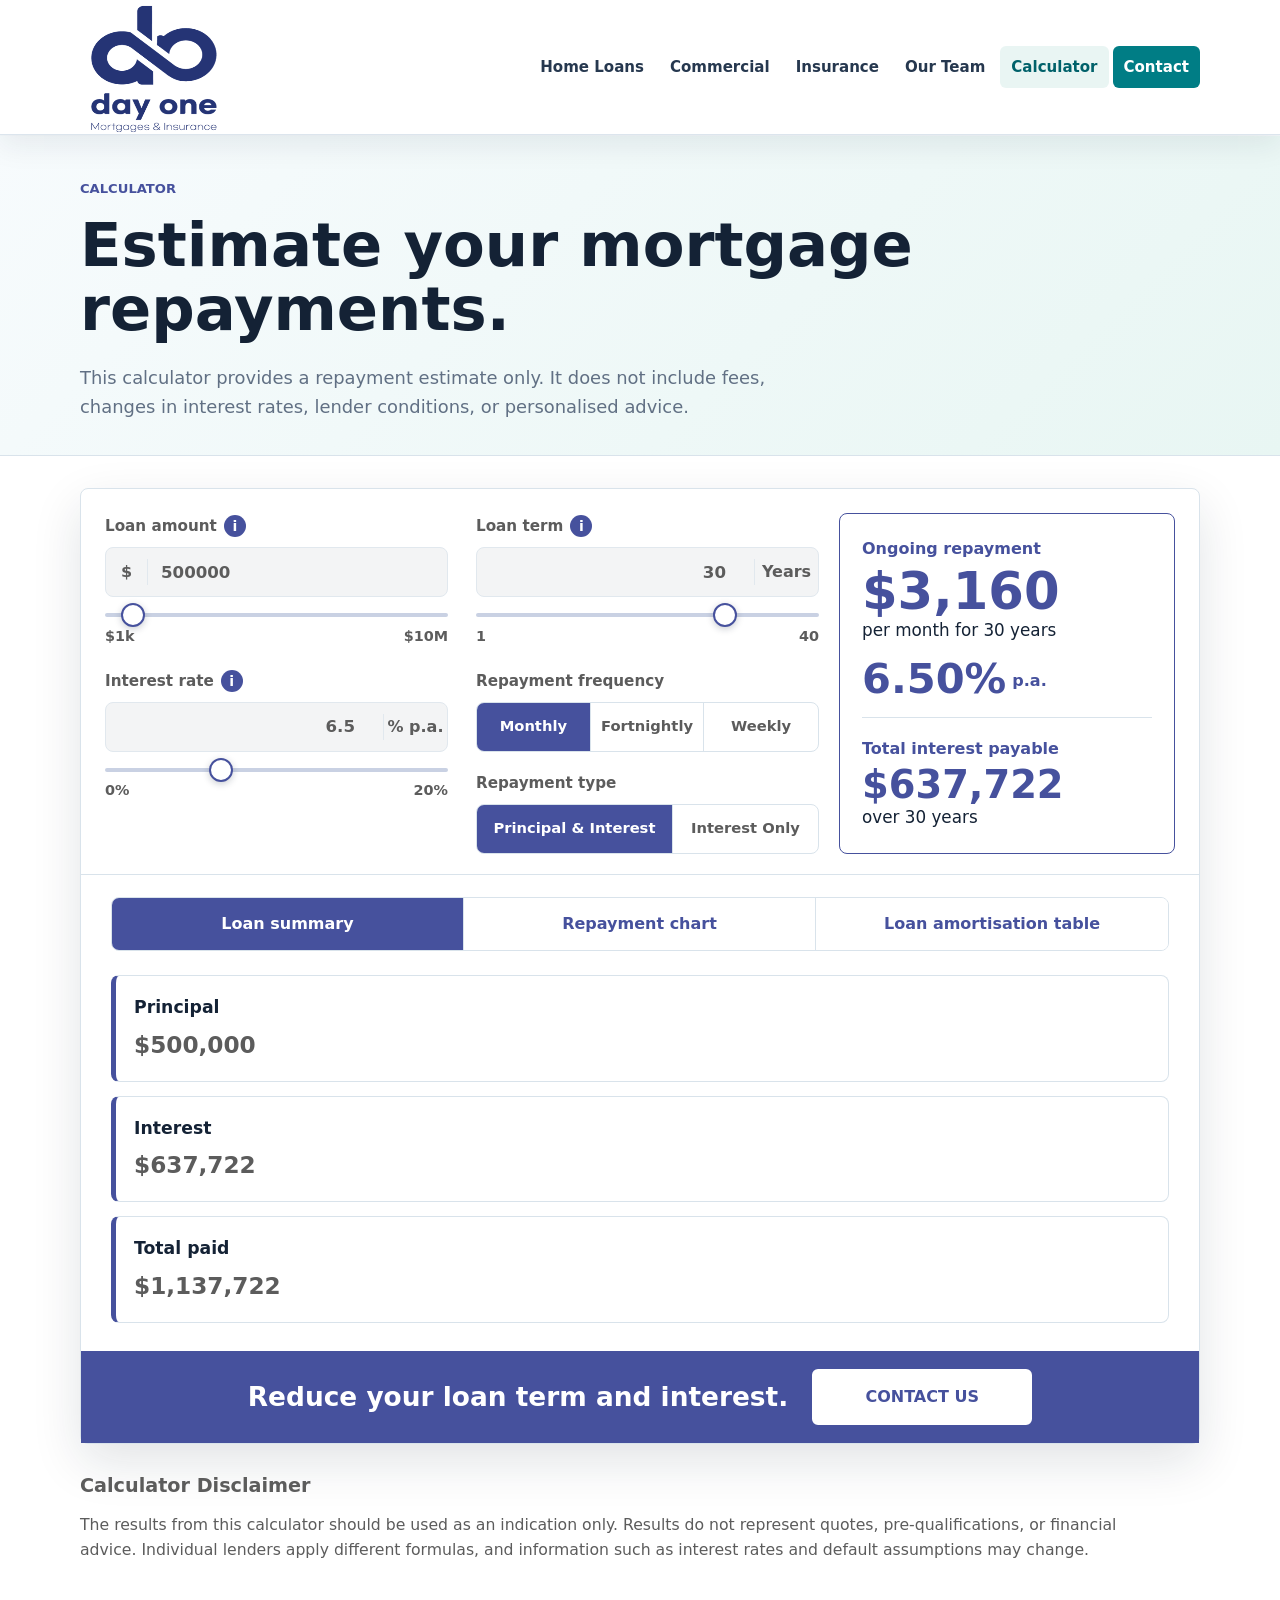
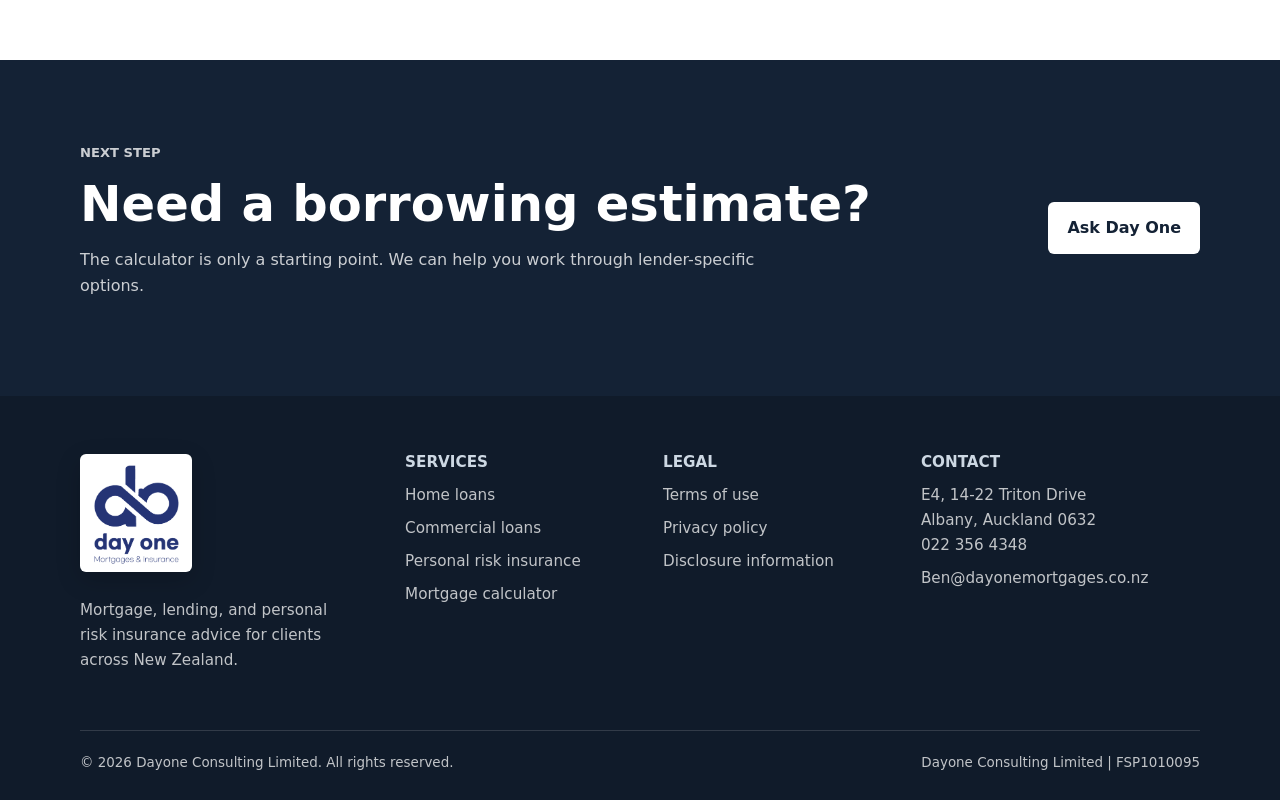
==== commit 38a8375e: "Rework on the calculator layout" ====
--- a/calculator.html
+++ b/calculator.html
@@ -135,7 +135,7 @@
                                         <table class="amortisation-table">
                                             <thead>
                                                 <tr>
-                                                    <th>Period</th>
+                                                    <th>No.</th>
                                                     <th>Payment</th>
                                                     <th>Interest</th>
                                                     <th>Balance</th>
--- a/assets/css/site.css
+++ b/assets/css/site.css
@@ -781,10 +781,22 @@
 }
 
 .calculator-section {
-    padding-top: 58px;
+    padding-top: 32px;
+}
+
+.calculator-page .page-hero {
+    padding: 42px 0 34px;
 }
 
 .calculator-widget {
+    display: grid;
+    grid-template-columns: minmax(0, 1fr) minmax(300px, 360px);
+    grid-template-areas:
+        "controls side"
+        "status status"
+        "details details"
+        "reduction reduction";
+    align-items: start;
     overflow: visible;
     border: 1px solid var(--line);
     border-radius: 8px;
@@ -793,10 +805,11 @@
 }
 
 .calculator-controls {
+    grid-area: controls;
     display: grid;
     grid-template-columns: repeat(2, minmax(0, 1fr));
-    gap: 26px 34px;
-    padding: 30px;
+    gap: 20px 28px;
+    padding: 24px 20px 20px 24px;
 }
 
 .calc-control {
@@ -816,10 +829,10 @@
     display: flex;
     align-items: center;
     gap: 7px;
-    min-height: 32px;
-    margin: 0 0 10px;
+    min-height: 26px;
+    margin: 0 0 8px;
     color: #5c5c5c;
-    font-size: 1.05rem;
+    font-size: 0.95rem;
     font-weight: 900;
 }
 
@@ -892,7 +905,7 @@
 .calc-input-group {
     display: flex;
     align-items: center;
-    min-height: 58px;
+    min-height: 48px;
     overflow: hidden;
     border: 1px solid #e1e8ee;
     border-radius: 8px;
@@ -902,16 +915,16 @@
 .calc-input-group span {
     display: grid;
     height: 100%;
-    min-width: 48px;
+    min-width: 42px;
     place-items: center;
     color: #5c5c5c;
     border-right: 1px solid #e1e8ee;
-    font-size: 1.1rem;
+    font-size: 1rem;
     font-weight: 800;
 }
 
 .calc-input-group span:last-child {
-    min-width: 74px;
+    min-width: 64px;
     border-right: 0;
     border-left: 1px solid #e1e8ee;
 }
@@ -919,12 +932,12 @@
 .calc-input-group input {
     flex: 1 1 auto;
     min-width: 0;
-    height: 58px;
+    height: 48px;
     border: 0;
     border-radius: 0;
     background: transparent;
     color: #5c5c5c;
-    font-size: 1.15rem;
+    font-size: 1.04rem;
     font-weight: 900;
     text-align: right;
 }
@@ -935,7 +948,7 @@
 
 .range-input {
     width: 100%;
-    margin: 24px 0 8px;
+    margin: 16px 0 4px;
     padding: 0;
     border: 0;
     accent-color: var(--logo-blue);
@@ -950,9 +963,9 @@
 }
 
 .range-input::-webkit-slider-thumb {
-    width: 30px;
-    height: 30px;
-    margin-top: -13px;
+    width: 24px;
+    height: 24px;
+    margin-top: -10px;
     border: 2px solid var(--logo-blue);
     border-radius: 999px;
     background: white;
@@ -973,8 +986,8 @@
 }
 
 .range-input::-moz-range-thumb {
-    width: 28px;
-    height: 28px;
+    width: 22px;
+    height: 22px;
     border: 2px solid var(--logo-blue);
     border-radius: 999px;
     background: white;
@@ -985,6 +998,7 @@
     display: flex;
     justify-content: space-between;
     color: #5c5c5c;
+    font-size: 0.9rem;
     font-weight: 800;
 }
 
@@ -998,7 +1012,7 @@
     display: grid;
     grid-template-columns: repeat(3, minmax(0, 1fr));
     overflow: hidden;
-    min-height: 58px;
+    min-height: 48px;
     border: 1px solid var(--line);
     border-radius: 8px;
     background: white;
@@ -1021,13 +1035,13 @@
 
 .segmented-control label {
     display: grid;
-    min-height: 58px;
+    min-height: 48px;
     place-items: center;
     margin: 0;
-    padding: 10px 12px;
+    padding: 8px 10px;
     border-right: 1px solid var(--line);
     color: #5c5c5c;
-    font-size: 1.02rem;
+    font-size: 0.92rem;
     font-weight: 800;
     line-height: 1.15;
     text-align: center;
@@ -1049,28 +1063,29 @@
 }
 
 .repayment-type-label {
-    margin-top: 26px;
+    margin-top: 18px;
 }
 
 .calculator-reduction {
+    grid-area: reduction;
     display: flex;
     align-items: center;
     justify-content: center;
-    gap: 34px;
-    padding: 28px;
+    gap: 24px;
+    padding: 18px 24px;
     background: var(--logo-blue);
     color: white;
 }
 
 .calculator-reduction p {
     margin: 0;
-    font-size: clamp(1.3rem, 3vw, 2rem);
+    font-size: clamp(1.2rem, 2.2vw, 1.65rem);
     font-weight: 900;
     line-height: 1.2;
 }
 
 .calculator-reduction .button {
-    min-width: 240px;
+    min-width: 220px;
     border: 3px solid white;
     background: white;
     color: var(--logo-blue);
@@ -1079,20 +1094,32 @@
 }
 
 .calculator-output {
-    padding: 28px 30px 34px;
-    background: white;
+    display: contents;
+}
+
+.calculator-widget > .form-status {
+    grid-area: status;
+    margin: 0 24px;
 }
 
 .calc-output-grid {
-    display: grid;
-    grid-template-columns: minmax(0, 1.25fr) minmax(320px, 0.85fr);
-    gap: 30px;
-    align-items: start;
+    display: contents;
 }
 
 .calc-main,
 .calc-side {
     min-width: 0;
+}
+
+.calc-main {
+    grid-area: details;
+    padding: 22px 30px 28px;
+    border-top: 1px solid var(--line);
+}
+
+.calc-side {
+    grid-area: side;
+    padding: 24px 24px 0 0;
 }
 
 .calc-tabs {
@@ -1105,7 +1132,7 @@
 }
 
 .calc-tab {
-    min-height: 62px;
+    min-height: 52px;
     border: 0;
     border-right: 1px solid var(--line);
     background: white;
@@ -1166,7 +1193,7 @@
 }
 
 .calc-result-card {
-    padding: 28px;
+    padding: 22px;
     border: 1px solid var(--logo-blue);
     border-radius: 8px;
     background: white;
@@ -1182,26 +1209,26 @@
 .calc-result-card strong {
     display: block;
     color: var(--logo-blue);
-    font-size: clamp(2.5rem, 6vw, 4rem);
+    font-size: clamp(2.35rem, 4.6vw, 3.2rem);
     line-height: 1;
 }
 
 .calc-result-card span {
     display: block;
-    font-size: 1.2rem;
+    font-size: 1.05rem;
 }
 
 .calc-rate {
     display: flex;
     align-items: end;
     gap: 6px;
-    margin-top: 18px;
+    margin-top: 14px;
     color: var(--logo-blue);
     font-weight: 900;
 }
 
 .calc-rate output {
-    font-size: clamp(2rem, 5vw, 3.2rem);
+    font-size: clamp(1.9rem, 4vw, 2.6rem);
     line-height: 1;
 }
 
@@ -1213,7 +1240,7 @@
 .calc-result-card hr {
     border: 0;
     border-top: 1px solid var(--line);
-    margin: 24px 0;
+    margin: 18px 0;
 }
 
 .calc-result-card .sub-result {
@@ -1242,8 +1269,8 @@
 
 .repayment-chart {
     grid-column: 1 / -1;
-    overflow-x: auto;
-    padding: 18px;
+    overflow: hidden;
+    padding: 14px;
     border: 1px solid var(--line);
     border-radius: 8px;
     background: white;
@@ -1252,7 +1279,6 @@
 .repayment-area-chart {
     display: block;
     width: 100%;
-    min-width: 700px;
     height: auto;
 }
 
@@ -1340,7 +1366,7 @@
 .table-wrap {
     grid-column: 1 / -1;
     overflow-x: auto;
-    max-height: 620px;
+    max-height: 430px;
     overflow-y: auto;
     border: 1px solid var(--line);
     border-radius: 8px;
@@ -1348,20 +1374,25 @@
 }
 
 .amortisation-table {
-    width: 100%;
-    min-width: 620px;
+    width: max-content;
+    min-width: 100%;
     border-collapse: collapse;
+    table-layout: auto;
 }
 
 .amortisation-table th,
 .amortisation-table td {
-    padding: 13px 14px;
+    padding: 8px 12px;
     border-bottom: 1px solid #d7e4e8;
+    font-size: 0.94rem;
+    line-height: 1.25;
     text-align: right;
+    white-space: nowrap;
 }
 
 .amortisation-table th:first-child,
 .amortisation-table td:first-child {
+    width: 1%;
     text-align: left;
 }
 
@@ -1598,8 +1629,36 @@
         grid-template-columns: 1fr;
     }
 
+    .calculator-widget {
+        display: grid;
+        grid-template-columns: 1fr;
+        grid-template-areas:
+            "controls"
+            "status"
+            "side"
+            "details"
+            "reduction";
+    }
+
+    .calculator-widget > .form-status {
+        margin: 0 16px;
+    }
+
+    .calculator-output {
+        display: contents;
+    }
+
     .calc-output-grid {
-        grid-template-columns: 1fr;
+        display: contents;
+    }
+
+    .calc-main {
+        padding: 18px 16px 22px;
+        border-top: 1px solid var(--line);
+    }
+
+    .calc-side {
+        padding: 0 16px 18px;
     }
 
     .visual-panel,
@@ -1670,10 +1729,6 @@
         padding: 16px;
     }
 
-    .calculator-output {
-        padding: 18px 16px 22px;
-    }
-
     .calc-label-row,
     .segmented-label,
     .repayment-type-label {
@@ -1830,27 +1885,31 @@
     }
 
     .calc-result-card {
-        padding: 18px;
+        padding: 14px;
     }
 
     .calc-result-card strong {
-        font-size: clamp(2rem, 10vw, 2.8rem);
+        font-size: clamp(1.9rem, 8vw, 2.5rem);
     }
 
     .calc-result-card span {
-        font-size: 1rem;
+        font-size: 0.95rem;
     }
 
     .calc-rate {
-        margin-top: 12px;
+        margin-top: 8px;
     }
 
     .calc-rate output {
-        font-size: clamp(1.8rem, 8vw, 2.4rem);
+        font-size: clamp(1.55rem, 7vw, 2.1rem);
     }
 
     .calc-result-card hr {
-        margin: 18px 0;
+        margin: 10px 0;
+    }
+
+    .calc-result-card .sub-result {
+        font-size: clamp(1.3rem, 6vw, 1.75rem);
     }
 
     .calc-contact-card {
@@ -1892,8 +1951,8 @@
     }
 
     .calculator-controls {
-        grid-template-columns: 1fr;
-        gap: 16px;
+        grid-template-columns: repeat(2, minmax(0, 1fr));
+        gap: 14px 12px;
         padding: 14px;
     }
 
@@ -1932,24 +1991,12 @@
         font-size: 0.98rem;
     }
 
-    .calculator-output {
-        padding: 16px 14px 20px;
-    }
-
-    .calc-output-grid {
-        gap: 18px;
-    }
-
     .calc-tab {
         min-height: 46px;
         font-size: 0.72rem;
     }
 
-    .repayment-area-chart {
-        min-width: 560px;
-    }
-
     .amortisation-table {
-        min-width: 560px;
-    }
-}
+        min-width: 100%;
+    }
+}
